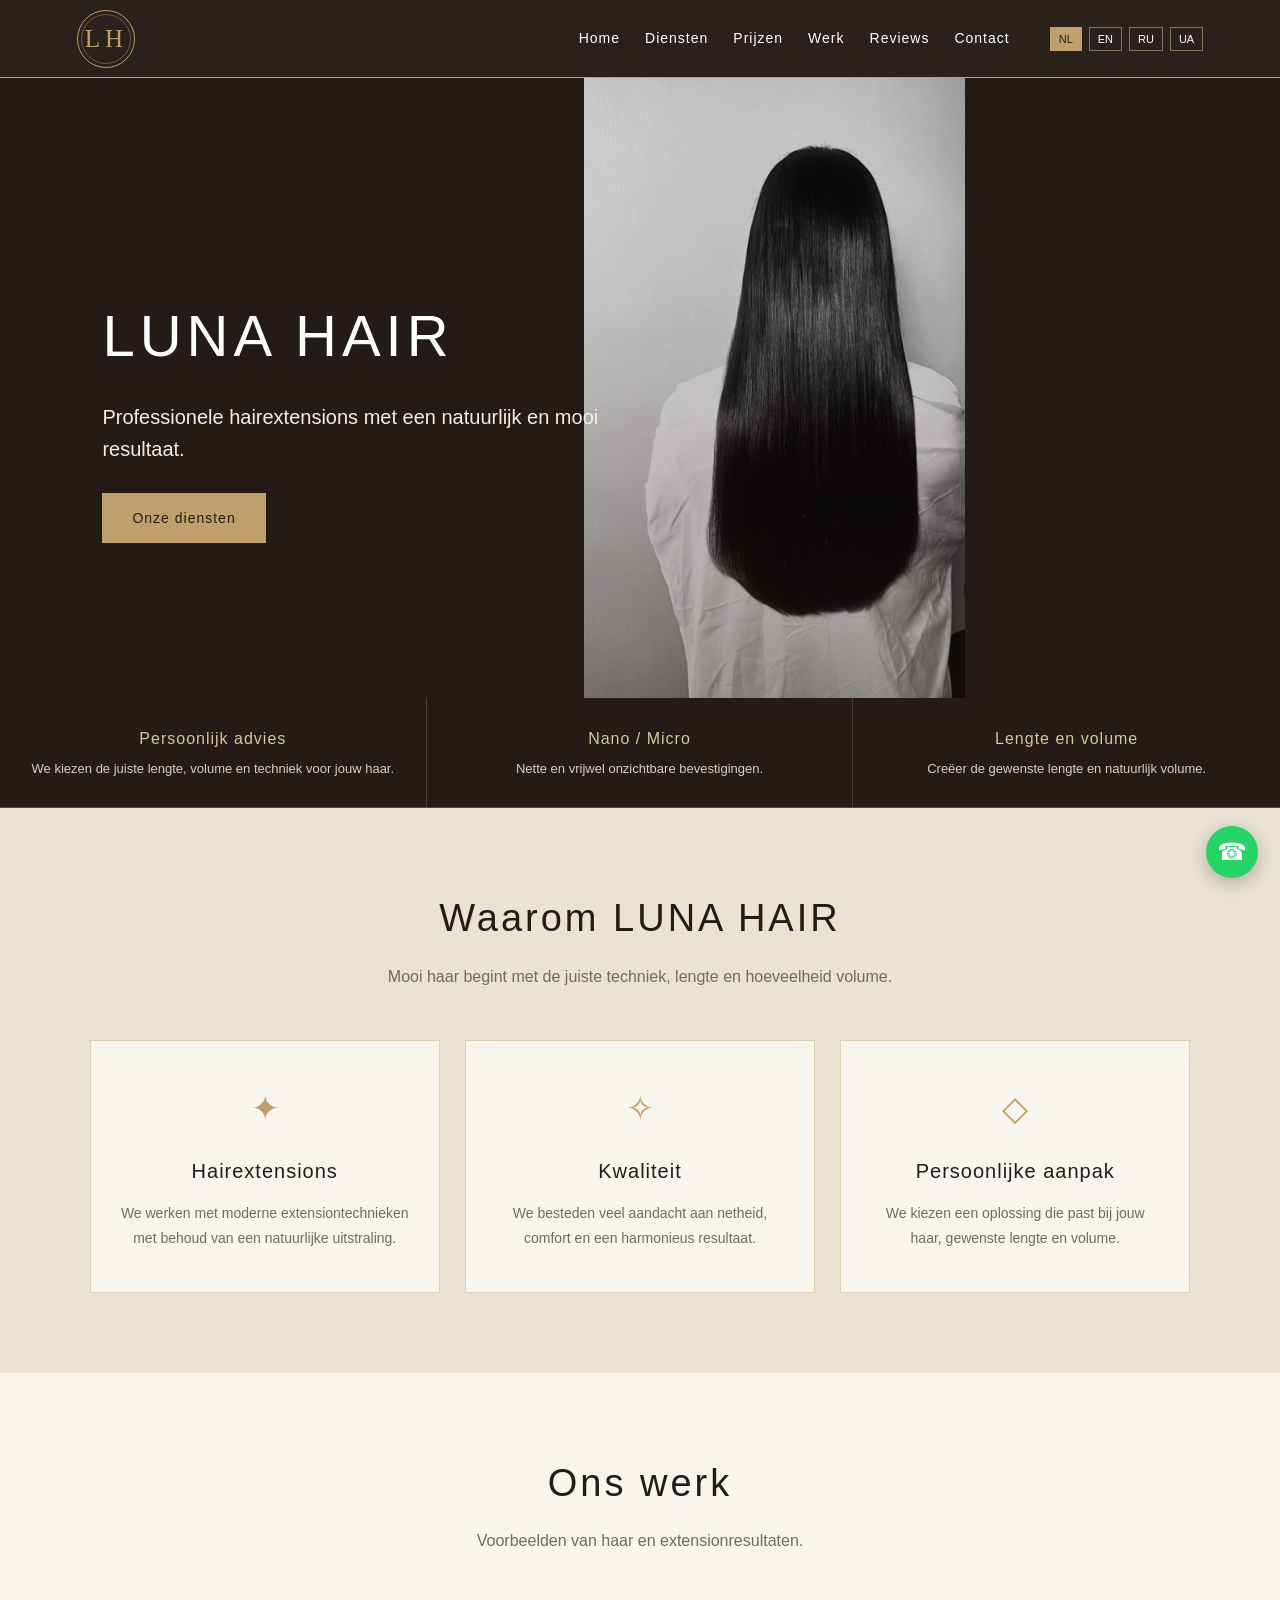
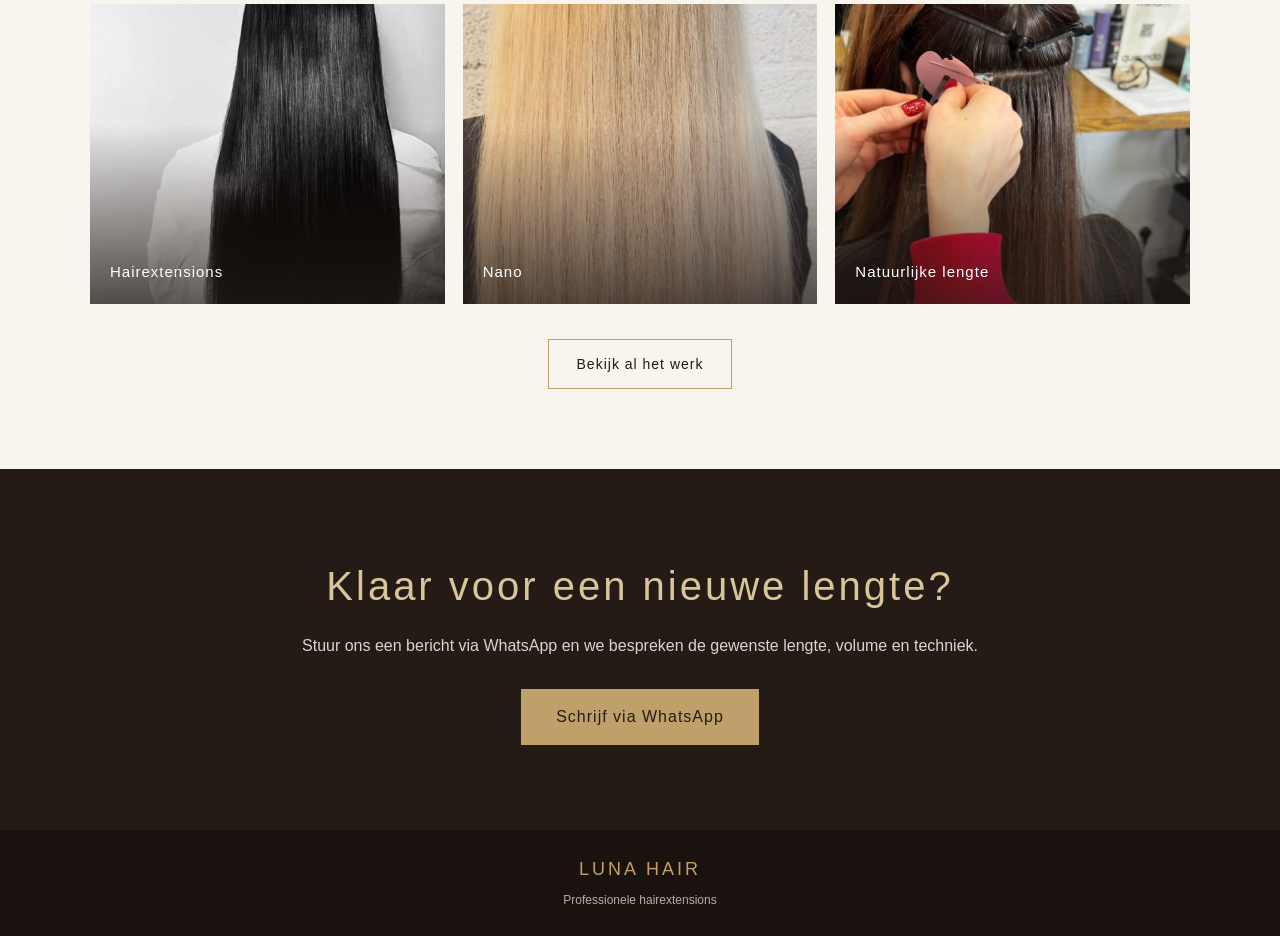
==== index.html @ 8e42e95f "Add green hover effect to WhatsApp buttons" ====
<!DOCTYPE html>
<html lang="nl">
<head>
    <meta charset="UTF-8">
    <meta name="viewport" content="width=device-width, initial-scale=1.0">

    <title>LUNA HAIR — Hairextensions in Nederland</title>
    <meta name="description" content="LUNA HAIR biedt professionele hairextensions, natuurlijke resultaten, persoonlijk advies en verschillende technieken. Bekijk onze diensten en prijzen.">
    <meta name="robots" content="index,follow">
    <link rel="canonical" href="https://lunahair-extension.nl/">
    <meta property="og:title" content="LUNA HAIR — Hairextensions in Nederland">
    <meta property="og:description" content="LUNA HAIR biedt professionele hairextensions, natuurlijke resultaten, persoonlijk advies en verschillende technieken. Bekijk onze diensten en prijzen.">
    <meta property="og:url" content="https://lunahair-extension.nl/">
    <meta property="og:type" content="website">


    <style>
        :root {
            --cream: #EAE2D5;
            --cream-light: #F8F5EF;
            --brown: #241B17;
            --brown-soft: #332722;
            --gold: #BFA06A;
            --gold-light: #D8C59A;
            --text: #29211D;
            --muted: #746960;
            --white: #FFFFFF;
        }

        * {
            margin: 0;
            padding: 0;
            box-sizing: border-box;
        }

        html {
            scroll-behavior: smooth;
        }

        body {
            font-family: Arial, Helvetica, sans-serif;
            background: var(--cream);
            color: var(--text);
            line-height: 1.6;
        }

        /* ================= HEADER ================= */

        header {
            position: fixed;
            top: 0;
            left: 0;
            width: 100%;
            height: 78px;
            background: rgba(36, 27, 23, 0.97);
            border-bottom: 1px solid var(--gold);
            display: flex;
            align-items: center;
            justify-content: space-between;
            padding: 0 6%;
            z-index: 1000;
        }

        .lh-logo{width:58px;height:58px;border:1px solid var(--gold);border-radius:50%;display:flex!important;align-items:center;justify-content:center;gap:1px;color:var(--gold)!important;font-family:Georgia,serif;font-size:22px;letter-spacing:-2px;line-height:1;text-decoration:none}.lh-logo:before{content:"";position:absolute;width:48px;height:48px;border:1px solid rgba(191,160,106,.45);border-radius:50%}.lh-logo span{position:relative;z-index:1}.lh-logo span+span{margin-left:0}

.logo {
            color: var(--gold-light);
            font-size: 25px;
            letter-spacing: 4px;
            font-weight: 500;
            text-decoration: none;
            white-space: nowrap;
        }

        nav {
            display: flex;
            align-items: center;
            gap: 25px;
        }

        nav a {
            color: var(--white);
            text-decoration: none;
            font-size: 14px;
            letter-spacing: 1px;
            transition: 0.3s;
        }

        nav a:hover {
            color: var(--gold-light);
        }

        .languages {
            display: flex;
            gap: 7px;
            margin-left: 15px;
        }

        .lang-btn {
            background: transparent;
            border: 1px solid rgba(216, 197, 154, 0.5);
            color: var(--white);
            padding: 5px 8px;
            cursor: pointer;
            font-size: 11px;
            transition: 0.3s;
        }

        .lang-btn:hover,
        .lang-btn.active {
            background: var(--gold);
            color: var(--brown);
            border-color: var(--gold);
        }

        .menu-btn {
            display: none;
            background: none;
            border: none;
            color: var(--gold-light);
            font-size: 30px;
            cursor: pointer;
        }

        /* ================= HERO ================= */

        .hero {
            position: relative;
            height: 620px;
            overflow: hidden;
            margin-top: 78px;
            background: var(--brown);
            display: flex;
            align-items: center;
            justify-content: center;
        }

        .slider {
            width: 100%;
            height: 100%;
            position: relative;
            display: flex;
            align-items: center;
            justify-content: center;
        }

        .slide {
            position: absolute;
            inset: 0;
            opacity: 0;
            visibility: hidden;
            transition: opacity 1s ease, visibility 1s ease;

            display: flex;
            align-items: center;
            justify-content: center;

            background: var(--brown);
        }

        .slide.active {
            opacity: 1;
            visibility: visible;
        }

        .slide img {
            width: 100%;
            height: 100%;
            object-fit: contain;
            object-position: 65% center;
            transform: scale(1);
            transition: opacity 1s ease;
            background: var(--brown);
        }

        .slide.active img {
            transform: scale(1);
        }

        .hero::after {
            content: "";
            position: absolute;
            inset: 0;

            background:
                linear-gradient(
                    to bottom,
                    rgba(36, 27, 23, 0.10),
                    rgba(36, 27, 23, 0.40)
                );

            pointer-events: none;
        }

        .hero-content {
            position: absolute;
            z-index: 5;
            left: 8%;
            bottom: 155px;
            max-width: 650px;
            color: var(--white);
        }

        .hero-content h1 {
            font-size: 58px;
            font-weight: 400;
            letter-spacing: 5px;
            margin-bottom: 18px;
        }

        .hero-content p {
            font-size: 20px;
            color: #f3eee7;
            margin-bottom: 28px;
            max-width: 540px;
        }

        .hero-btn {
            display: inline-block;
            background: var(--gold);
            color: var(--brown);
            text-decoration: none;
            padding: 14px 30px;
            font-size: 14px;
            letter-spacing: 1px;
            transition: 0.3s;
        }

        .hero-btn:hover {
            background: var(--gold-light);
        }

        /* ================= BENEFITS ================= */

        .benefits {
            background: var(--brown);
            color: var(--white);
            display: grid;
            grid-template-columns: repeat(3, 1fr);
            border-bottom: 1px solid rgba(191, 160, 106, 0.35);
        }

        .benefit {
            text-align: center;
            padding: 28px 20px;
            border-right: 1px solid rgba(191, 160, 106, 0.25);
        }

        .benefit:last-child {
            border-right: none;
        }

        .benefit h3 {
            color: var(--gold-light);
            font-size: 16px;
            font-weight: 400;
            letter-spacing: 1px;
            margin-bottom: 7px;
        }

        .benefit p {
            color: #d8d0c8;
            font-size: 13px;
        }

        /* ================= MAIN ================= */

        .section {
            padding: 80px 7%;
        }

        .section-title {
            text-align: center;
            font-size: 38px;
            font-weight: 400;
            letter-spacing: 3px;
            color: var(--brown);
            margin-bottom: 15px;
        }

        .section-subtitle {
            text-align: center;
            color: var(--muted);
            max-width: 650px;
            margin: 0 auto 50px;
            font-size: 16px;
        }

        /* ================= CARDS ================= */

        .cards {
            display: grid;
            grid-template-columns: repeat(3, 1fr);
            gap: 25px;
        }

        .card {
            background: var(--cream-light);
            padding: 40px 30px;
            border: 1px solid rgba(191, 160, 106, 0.45);
            text-align: center;
            transition: 0.3s;
        }

        .card:hover {
            transform: translateY(-5px);
            border-color: var(--gold);
        }

        .card-icon {
            color: var(--gold);
            font-size: 34px;
            margin-bottom: 20px;
        }

        .card h3 {
            color: var(--brown);
            font-size: 20px;
            font-weight: 400;
            margin-bottom: 14px;
            letter-spacing: 1px;
        }

        .card p {
            color: var(--muted);
            font-size: 14px;
            line-height: 1.8;
        }

        /* ================= WORKS ================= */

        .works {
            background: var(--cream-light);
            padding: 80px 7%;
        }

        .works-grid {
            display: grid;
            grid-template-columns: repeat(3, 1fr);
            gap: 18px;
            max-width: 1100px;
            margin: 0 auto;
        }

        .work-item {
            height: 300px;
            overflow: hidden;
            position: relative;
            background: var(--brown);
        }

        .work-item img {
            width: 100%;
            height: 100%;
            object-fit: cover;
            object-position: center;
            transition: transform 0.6s ease;
        }

        .work-item:hover img {
            transform: scale(1.03);
        }

        .work-overlay {
            position: absolute;
            inset: 0;
            background: linear-gradient(
                to top,
                rgba(36, 27, 23, 0.72),
                transparent 60%
            );
            display: flex;
            align-items: flex-end;
            padding: 20px;
        }

        .work-overlay span {
            color: var(--white);
            font-size: 15px;
            letter-spacing: 1px;
        }

        .works-button-wrap {
            text-align: center;
            margin-top: 35px;
        }

        .works-button {
            display: inline-block;
            border: 1px solid var(--gold);
            color: var(--brown);
            text-decoration: none;
            padding: 13px 28px;
            font-size: 14px;
            letter-spacing: 1px;
            transition: 0.3s;
        }

        .works-button:hover {
            background: var(--gold);
            color: var(--brown);
        }

        /* ================= CTA ================= */

        .cta {
            background: var(--brown);
            color: var(--white);
            text-align: center;
            padding: 85px 20px;
        }

        .cta h2 {
            font-size: 40px;
            font-weight: 400;
            letter-spacing: 3px;
            color: var(--gold-light);
            margin-bottom: 15px;
        }

        .cta p {
            color: #ddd4cc;
            margin-bottom: 30px;
            font-size: 16px;
        }

        .cta-button {
            display: inline-block;
            background: var(--gold);
            color: var(--brown);
            text-decoration: none;
            padding: 15px 35px;
            letter-spacing: 1px;
            transition: 0.3s;
        }

        .cta-button:hover {
            background: var(--gold-light);
        }

        /* ================= FOOTER ================= */

        footer {
            background: #19120f;
            color: #b9afa6;
            text-align: center;
            padding: 25px 15px;
            font-size: 12px;
        }

        footer .footer-logo {
            color: var(--gold);
            font-size: 18px;
            letter-spacing: 3px;
            margin-bottom: 8px;
        }

        /* ================= WHATSAPP ================= */

        .whatsapp {
            position: fixed;
            right: 22px;
            bottom: 22px;
            width: 52px;
            height: 52px;
            border-radius: 50%;
            background: #25D366;
            color: white;
            display: flex;
            align-items: center;
            justify-content: center;
            text-decoration: none;
            font-size: 24px;
            z-index: 999;
            box-shadow: 0 5px 18px rgba(0,0,0,0.25);
        }

        /* ================= MOBILE ================= */

        @media (max-width: 900px) {

            nav {
                display: none;
                position: absolute;
                top: 78px;
                left: 0;
                width: 100%;
                background: var(--brown);
                flex-direction: column;
                align-items: stretch;
                padding: 20px 25px 25px;
                gap: 0;
                border-bottom: 1px solid var(--gold);
            }

            nav.active {
                display: flex;
            }

            nav a {
                padding: 13px 0;
                border-bottom: 1px solid rgba(216,197,154,0.15);
            }

            .languages {
                margin: 15px 0 0;
            }

            .menu-btn {
                display: block;
            }

            .hero-content h1 {
                font-size: 44px;
            }

            .cards {
                grid-template-columns: 1fr;
            }

            .works-grid {
                grid-template-columns: 1fr 1fr;
            }
        }

        @media (max-width: 600px) {

            header {
                height: 70px;
                padding: 0 20px;
            }

            .logo {
                font-size: 21px;
                letter-spacing: 3px;
            }

            nav {
                top: 70px;
            }

            .hero {
                margin-top: 70px;
                height: 430px;
            }

            .slide img {
                width: 100%;
                height: 100%;
                object-fit: contain;
                object-position: center center;
                transform: scale(1);
            }

            .slide.active img {
                transform: scale(1);
            }

            .hero-content {
                left: 25px;
                right: 25px;
                bottom: 40px;
            }

            .hero-content h1 {
                font-size: 34px;
                letter-spacing: 3px;
                margin-bottom: 12px;
            }

            .hero-content p {
                font-size: 15px;
                margin-bottom: 20px;
            }

            .benefits {
                grid-template-columns: 1fr;
            }

            .benefit {
                border-right: none;
                border-bottom: 1px solid rgba(191, 160, 106, 0.25);
                padding: 22px 15px;
            }

            .benefit:last-child {
                border-bottom: none;
            }

            .section,
            .works {
                padding: 60px 20px;
            }

            .section-title {
                font-size: 30px;
            }

            .section-subtitle {
                font-size: 14px;
                margin-bottom: 35px;
            }

            .cards {
                gap: 18px;
            }

            .card {
                padding: 30px 22px;
            }

            .works-grid {
                grid-template-columns: 1fr;
            }

            .work-item {
                height: 280px;
            }

            .cta {
                padding: 65px 20px;
            }

            .cta h2 {
                font-size: 30px;
            }

            .whatsapp {
                width: 48px;
                height: 48px;
                right: 15px;
                bottom: 15px;
            }
        }
    
/* WHATSAPP HOVER */
.whatsapp:hover,.btn-whatsapp:hover,.whatsapp-link:hover,.contact-whatsapp:hover{background:#25D366!important;border-color:#25D366!important;color:#fff!important}
</style>

<script type="application/ld+json">
{
  "@context": "https://schema.org",
  "@type": "HairSalon",
  "name": "LUNA HAIR",
  "url": "https://lunahair-extension.nl/",
  "telephone": "+31614664933",
  "description": "Professionele hairextensions met persoonlijk advies en verschillende technieken.",
  "areaServed": "Nederland"
}
</script>
</head>

<body>

<header>

    <a href="index.html" class="logo lh-logo" aria-label="LUNA HAIR"><span>L</span><span>H</span></a>

    <button class="menu-btn" onclick="toggleMenu()">
        ☰
    </button>

    <nav id="mainNav">

        <a href="index.html" data-i18n="nav.home">
            Главная
        </a>

        <a href="services.html" data-i18n="nav.services">
            Услуги
        </a>

        <a href="prices.html" data-i18n="nav.prices">
            Цены
        </a>

        <a href="works.html" data-i18n="nav.works">
            Работы
        </a>

        <a href="reviews.html" data-i18n="nav.reviews">
            Отзывы
        </a>

        <a href="contact.html" data-i18n="nav.contact">
            Контакты
        </a>

        <div class="languages">

            <button
                class="lang-btn"
                data-lang="nl"
                onclick="setLanguage('nl')"
            >
                NL
            </button>

            <button
                class="lang-btn"
                data-lang="en"
                onclick="setLanguage('en')"
            >
                EN
            </button>

            <button
                class="lang-btn"
                data-lang="ru"
                onclick="setLanguage('ru')"
            >
                RU
            </button>

            <button
                class="lang-btn"
                data-lang="ua"
                onclick="setLanguage('ua')"
            >
                UA
            </button>

        </div>

    </nav>

</header>


<!-- ================= HERO ================= -->

<section class="hero">

    <div class="slider">

        <div class="slide active">

            <img
                src="./8.jpeg"
                alt="Hair extensions"
            >

        </div>

        <div class="slide">

            <img
                src="./6.jpeg"
                alt="Nano hair extensions"
            >

        </div>

        <div class="slide">

            <img
                src="./3.jpeg"
                alt="Hair extension capsules"
            >

        </div>

    </div>


    <div class="hero-content">

        <h1 data-i18n="hero.title">
            LUNA HAIR
        </h1>

        <p data-i18n="hero.text">
            Профессиональное наращивание волос
            с естественным и красивым результатом.
        </p>

        <a
            href="services.html"
            class="hero-btn"
            data-i18n="hero.button"
        >
            Наши услуги
        </a>

    </div>

</section>


<!-- ================= BENEFITS ================= -->

<section class="benefits">

    <div class="benefit">

        <h3 data-i18n="benefit.one.title">
            Индивидуальный подбор
        </h3>

        <p data-i18n="benefit.one.text">
            Подбираем длину, объём и технику под ваши волосы.
        </p>

    </div>


    <div class="benefit">

        <h3 data-i18n="benefit.two.title">
            Nano / Micro
        </h3>

        <p data-i18n="benefit.two.text">
            Аккуратные и практически незаметные крепления.
        </p>

    </div>


    <div class="benefit">

        <h3 data-i18n="benefit.three.title">
            Длина и объём
        </h3>

        <p data-i18n="benefit.three.text">
            Создаём желаемую длину и естественный объём.
        </p>

    </div>

</section>


<!-- ================= MAIN ================= -->

<section class="section">

    <h2
        class="section-title"
        data-i18n="main.title"
    >
        Почему LUNA HAIR
    </h2>

    <p
        class="section-subtitle"
        data-i18n="main.subtitle"
    >
        Красивые волосы начинаются с правильного
        подбора техники, длины и объёма.
    </p>


    <div class="cards">

        <div class="card">

            <div class="card-icon">
                ✦
            </div>

            <h3 data-i18n="card.one.title">
                Наращивание
            </h3>

            <p data-i18n="card.one.text">
                Работаем с современными техниками
                наращивания волос, сохраняя естественный
                внешний вид.
            </p>

        </div>


        <div class="card">

            <div class="card-icon">
                ✧
            </div>

            <h3 data-i18n="card.two.title">
                Качество
            </h3>

            <p data-i18n="card.two.text">
                Важное внимание уделяется аккуратности,
                комфорту и гармоничному результату.
            </p>

        </div>


        <div class="card">

            <div class="card-icon">
                ◇
            </div>

            <h3 data-i18n="card.three.title">
                Индивидуальный подход
            </h3>

            <p data-i18n="card.three.text">
                Подбираем решение с учётом ваших волос,
                желаемой длины и необходимого объёма.
            </p>

        </div>

    </div>

</section>


<!-- ================= WORKS ================= -->

<section class="works">

    <h2
        class="section-title"
        data-i18n="works.title"
    >
        Наши работы
    </h2>

    <p
        class="section-subtitle"
        data-i18n="works.subtitle"
    >
        Примеры волос и результата наращивания.
    </p>


    <div class="works-grid">

        <div class="work-item">

            <img
                src="./8.jpeg"
                alt="Hair extensions"
            >

            <div class="work-overlay">

                <span data-i18n="works.item1">
                    Наращивание волос
                </span>

            </div>

        </div>


        <div class="work-item">

            <img
                src="./5.jpeg"
                alt="Nano hair extensions"
            >

            <div class="work-overlay">

                <span data-i18n="works.item2">
                    Nano
                </span>

            </div>

        </div>


        <div class="work-item">

            <img
                src="./3.jpeg"
                alt="Hair extension"
            >

            <div class="work-overlay">

                <span data-i18n="works.item3">
                    Естественная длина
                </span>

            </div>

        </div>

    </div>


    <div class="works-button-wrap">

        <a
            href="works.html"
            class="works-button"
            data-i18n="works.button"
        >
            Смотреть все работы
        </a>

    </div>

</section>


<!-- ================= CTA ================= -->

<section class="cta">

    <h2 data-i18n="cta.title">
        Готовы к новой длине?
    </h2>

    <p data-i18n="cta.text">
        Напишите нам в WhatsApp и мы обсудим
        желаемую длину, объём и технику.
    </p>

    <a
        href="https://wa.me/31614664933"
        target="_blank"
        class="cta-button"
        data-i18n="cta.button"
    >
        Написать в WhatsApp
    </a>

</section>


<!-- ================= FOOTER ================= -->

<footer>

    <div class="footer-logo">
        LUNA HAIR
    </div>

    <div data-i18n="footer">
        Профессиональное наращивание волос
    </div>

</footer>


<!-- ================= WHATSAPP ================= -->

<a
    href="https://wa.me/31614664933"
    target="_blank"
    class="whatsapp"
    aria-label="WhatsApp"
>
    ☎
</a>


<script>

    /* ================= MENU ================= */

    function toggleMenu(){

        document
            .getElementById("mainNav")
            .classList.toggle("active");

    }


    /* ================= SLIDER ================= */

    const slides = document.querySelectorAll(".slide");

    let currentSlide = 0;

    setInterval(function(){

        if(slides.length === 0){
            return;
        }

        slides[currentSlide].classList.remove("active");

        currentSlide++;

        if(currentSlide >= slides.length){
            currentSlide = 0;
        }

        slides[currentSlide].classList.add("active");

    }, 4500);


    /* ================= TRANSLATIONS ================= */

    const translations = {

        ru: {

            "nav.home": "Главная",
            "nav.services": "Услуги",
            "nav.prices": "Цены",
            "nav.works": "Работы",
            "nav.reviews": "Отзывы",
            "nav.contact": "Контакты",

            "hero.title": "LUNA HAIR",

            "hero.text":
                "Профессиональное наращивание волос с естественным и красивым результатом.",

            "hero.button":
                "Наши услуги",

            "benefit.one.title":
                "Индивидуальный подбор",

            "benefit.one.text":
                "Подбираем длину, объём и технику под ваши волосы.",

            "benefit.two.title":
                "Nano / Micro",

            "benefit.two.text":
                "Аккуратные и практически незаметные крепления.",

            "benefit.three.title":
                "Длина и объём",

            "benefit.three.text":
                "Создаём желаемую длину и естественный объём.",

            "main.title":
                "Почему LUNA HAIR",

            "main.subtitle":
                "Красивые волосы начинаются с правильного подбора техники, длины и объёма.",

            "card.one.title":
                "Наращивание",

            "card.one.text":
                "Работаем с современными техниками наращивания волос, сохраняя естественный внешний вид.",

            "card.two.title":
                "Качество",

            "card.two.text":
                "Важное внимание уделяется аккуратности, комфорту и гармоничному результату.",

            "card.three.title":
                "Индивидуальный подход",

            "card.three.text":
                "Подбираем решение с учётом ваших волос, желаемой длины и необходимого объёма.",

            "works.title":
                "Наши работы",

            "works.subtitle":
                "Примеры волос и результата наращивания.",

            "works.item1":
                "Наращивание волос",

            "works.item2":
                "Nano",

            "works.item3":
                "Естественная длина",

            "works.button":
                "Смотреть все работы",

            "cta.title":
                "Готовы к новой длине?",

            "cta.text":
                "Напишите нам в WhatsApp и мы обсудим желаемую длину, объём и технику.",

            "cta.button":
                "Написать в WhatsApp",

            "footer":
                "Профессиональное наращивание волос"

        },


        nl: {

            "nav.home": "Home",
            "nav.services": "Diensten",
            "nav.prices": "Prijzen",
            "nav.works": "Werk",
            "nav.reviews": "Reviews",
            "nav.contact": "Contact",

            "hero.title": "LUNA HAIR",

            "hero.text":
                "Professionele hairextensions met een natuurlijk en mooi resultaat.",

            "hero.button":
                "Onze diensten",

            "benefit.one.title":
                "Persoonlijk advies",

            "benefit.one.text":
                "We kiezen de juiste lengte, volume en techniek voor jouw haar.",

            "benefit.two.title":
                "Nano / Micro",

            "benefit.two.text":
                "Nette en vrijwel onzichtbare bevestigingen.",

            "benefit.three.title":
                "Lengte en volume",

            "benefit.three.text":
                "Creëer de gewenste lengte en natuurlijk volume.",

            "main.title":
                "Waarom LUNA HAIR",

            "main.subtitle":
                "Mooi haar begint met de juiste techniek, lengte en hoeveelheid volume.",

            "card.one.title":
                "Hairextensions",

            "card.one.text":
                "We werken met moderne extensiontechnieken met behoud van een natuurlijke uitstraling.",

            "card.two.title":
                "Kwaliteit",

            "card.two.text":
                "We besteden veel aandacht aan netheid, comfort en een harmonieus resultaat.",

            "card.three.title":
                "Persoonlijke aanpak",

            "card.three.text":
                "We kiezen een oplossing die past bij jouw haar, gewenste lengte en volume.",

            "works.title":
                "Ons werk",

            "works.subtitle":
                "Voorbeelden van haar en extensionresultaten.",

            "works.item1":
                "Hairextensions",

            "works.item2":
                "Nano",

            "works.item3":
                "Natuurlijke lengte",

            "works.button":
                "Bekijk al het werk",

            "cta.title":
                "Klaar voor een nieuwe lengte?",

            "cta.text":
                "Stuur ons een bericht via WhatsApp en we bespreken de gewenste lengte, volume en techniek.",

            "cta.button":
                "Schrijf via WhatsApp",

            "footer":
                "Professionele hairextensions"

        },


        en: {

            "nav.home": "Home",
            "nav.services": "Services",
            "nav.prices": "Prices",
            "nav.works": "Our Work",
            "nav.reviews": "Reviews",
            "nav.contact": "Contact",

            "hero.title": "LUNA HAIR",

            "hero.text":
                "Professional hair extensions with a natural and beautiful result.",

            "hero.button":
                "Our services",

            "benefit.one.title":
                "Personal selection",

            "benefit.one.text":
                "We choose the right length, volume and technique for your hair.",

            "benefit.two.title":
                "Nano / Micro",

            "benefit.two.text":
                "Neat and almost invisible attachments.",

            "benefit.three.title":
                "Length & volume",

            "benefit.three.text":
                "Create the desired length and natural volume.",

            "main.title":
                "Why LUNA HAIR",

            "main.subtitle":
                "Beautiful hair starts with the right technique, length and volume.",

            "card.one.title":
                "Hair extensions",

            "card.one.text":
                "We work with modern extension techniques while maintaining a natural look.",

            "card.two.title":
                "Quality",

            "card.two.text":
                "We focus on neatness, comfort and a harmonious result.",

            "card.three.title":
                "Personal approach",

            "card.three.text":
                "We choose a solution based on your hair, desired length and volume.",

            "works.title":
                "Our Work",

            "works.subtitle":
                "Examples of hair and extension results.",

            "works.item1":
                "Hair extensions",

            "works.item2":
                "Nano",

            "works.item3":
                "Natural length",

            "works.button":
                "View all work",

            "cta.title":
                "Ready for a new length?",

            "cta.text":
                "Message us on WhatsApp and we can discuss your desired length, volume and technique.",

            "cta.button":
                "Message on WhatsApp",

            "footer":
                "Professional hair extensions"

        },


        ua: {

            "nav.home": "Головна",
            "nav.services": "Послуги",
            "nav.prices": "Ціни",
            "nav.works": "Роботи",
            "nav.reviews": "Відгуки",
            "nav.contact": "Контакти",

            "hero.title": "LUNA HAIR",

            "hero.text":
                "Професійне нарощування волосся з природним та красивим результатом.",

            "hero.button":
                "Наші послуги",

            "benefit.one.title":
                "Індивідуальний підбір",

            "benefit.one.text":
                "Підбираємо довжину, об'єм і техніку саме для вашого волосся.",

            "benefit.two.title":
                "Nano / Micro",

            "benefit.two.text":
                "Акуратні та практично непомітні кріплення.",

            "benefit.three.title":
                "Довжина та об'єм",

            "benefit.three.text":
                "Створюємо бажану довжину та природний об'єм.",

            "main.title":
                "Чому LUNA HAIR",

            "main.subtitle":
                "Красиве волосся починається з правильного підбору техніки, довжини та об'єму.",

            "card.one.title":
                "Нарощування",

            "card.one.text":
                "Працюємо із сучасними техніками нарощування волосся, зберігаючи природний вигляд.",

            "card.two.title":
                "Якість",

            "card.two.text":
                "Велику увагу приділяємо акуратності, комфорту та гармонійному результату.",

            "card.three.title":
                "Індивідуальний підхід",

            "card.three.text":
                "Підбираємо рішення відповідно до вашого волосся, бажаної довжини та об'єму.",

            "works.title":
                "Наші роботи",

            "works.subtitle":
                "Приклади волосся та результатів нарощування.",

            "works.item1":
                "Нарощування волосся",

            "works.item2":
                "Nano",

            "works.item3":
                "Природна довжина",

            "works.button":
                "Дивитися всі роботи",

            "cta.title":
                "Готові до нової довжини?",

            "cta.text":
                "Напишіть нам у WhatsApp і ми обговоримо бажану довжину, об'єм та техніку.",

            "cta.button":
                "Написати у WhatsApp",

            "footer":
                "Професійне нарощування волосся"

        }

    };


    /* ================= LANGUAGE ================= */

    function setLanguage(lang){

        if(!translations[lang]){
            lang = "nl";
        }

        const languageData = translations[lang];

        document.documentElement.lang = lang;

        document.querySelectorAll("[data-i18n]").forEach(function(element){

            const key = element.getAttribute("data-i18n");

            if(
                Object.prototype.hasOwnProperty.call(
                    languageData,
                    key
                )
            ){
                element.textContent = languageData[key];
            }

        });

        document.querySelectorAll(".lang-btn").forEach(function(button){

            button.classList.remove("active");

            if(button.dataset.lang === lang){
                button.classList.add("active");
            }

        });

        try{

            localStorage.setItem(
                "lunaLanguage",
                lang
            );

        }catch(error){

            console.log("Language storage unavailable");

        }

    }


    /* ================= LOAD LANGUAGE ================= */

    document.addEventListener(
        "DOMContentLoaded",
        function(){

            let savedLanguage = "nl";

            try{

                const saved =
                    localStorage.getItem("lunaLanguage");

                if(
                    saved &&
                    Object.prototype.hasOwnProperty.call(
                        translations,
                        saved
                    )
                ){
                    savedLanguage = saved;
                }

            }catch(error){

                savedLanguage = "nl";

            }

            setLanguage(savedLanguage);

        }
    );

</script>

</body>
</html>
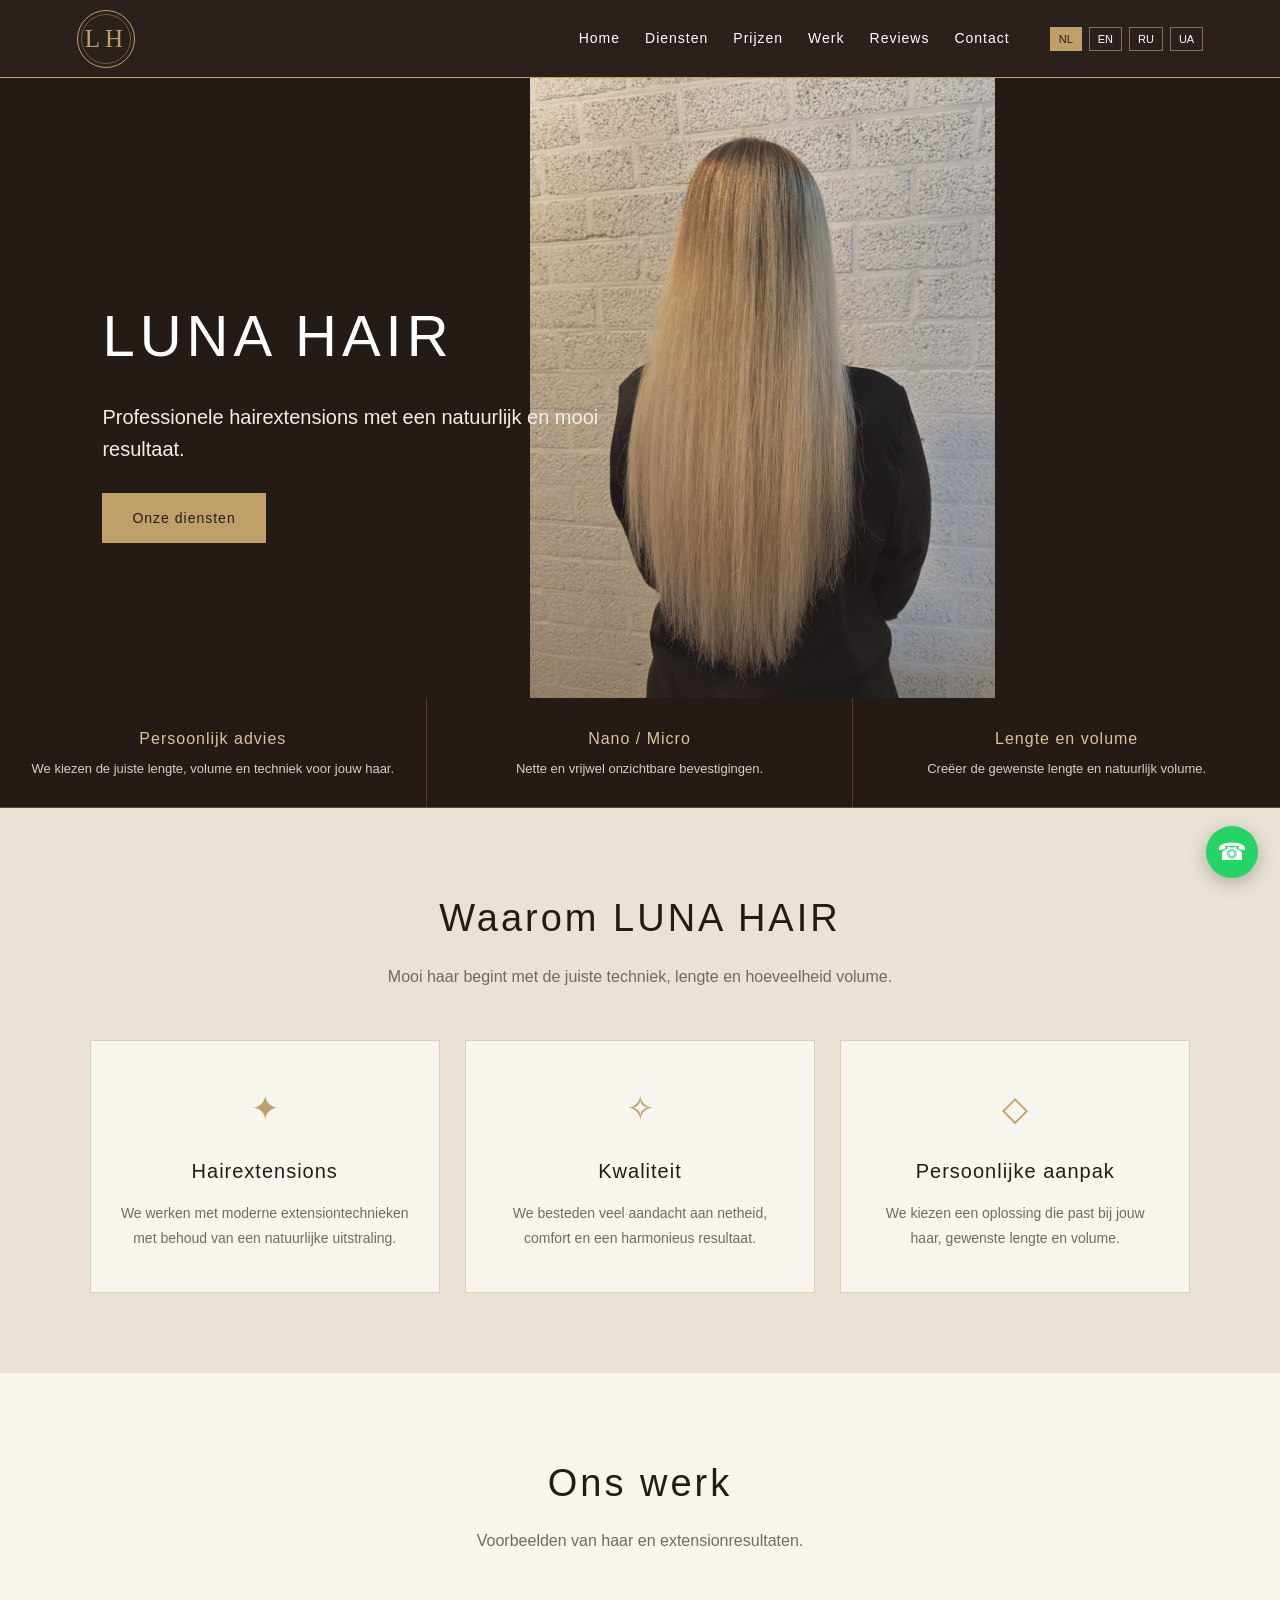
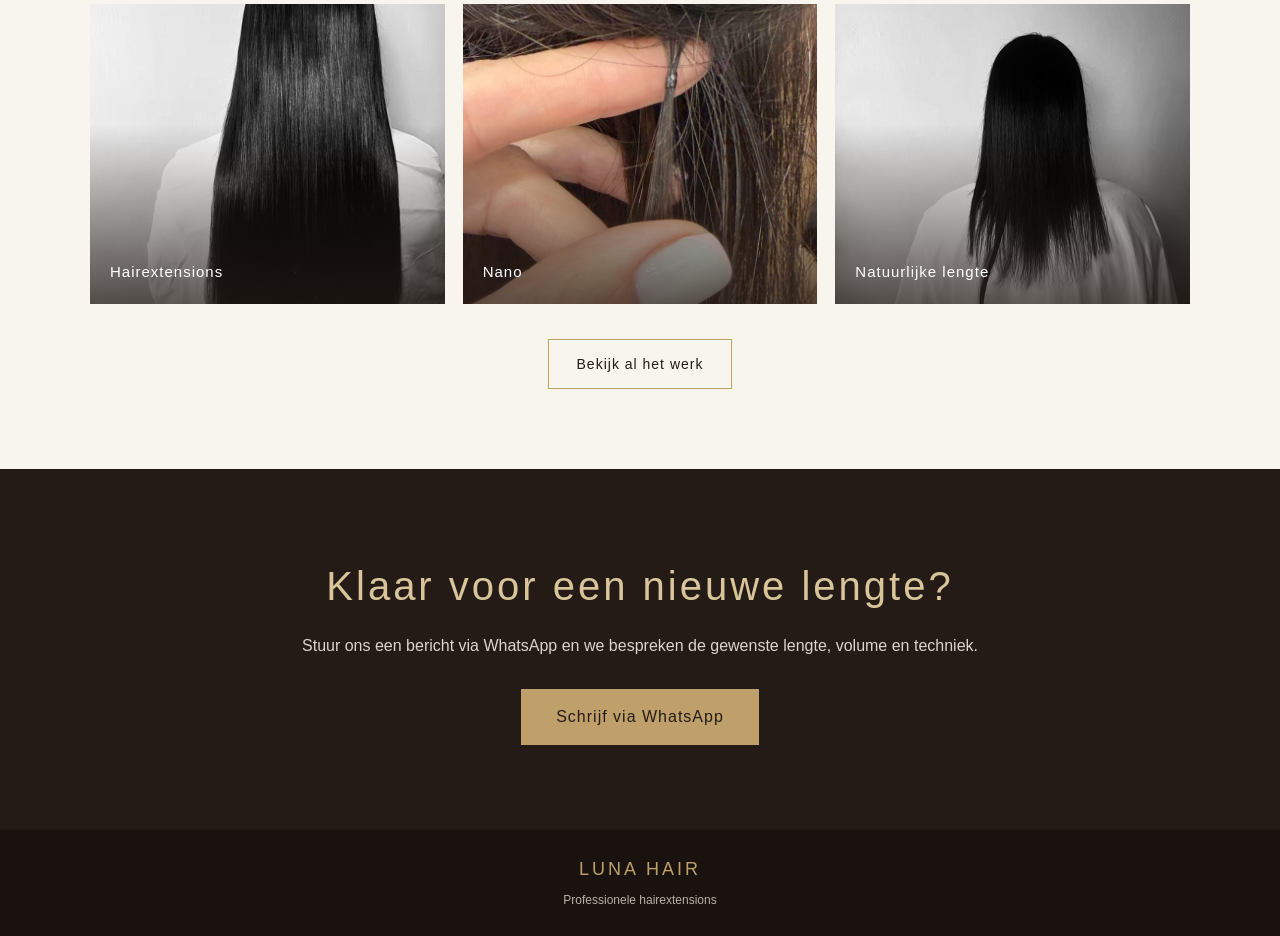
==== commit 34e8a39b: "Update homepage work photos to match section labels" ====
--- a/index.html
+++ b/index.html
@@ -635,6 +635,9 @@
     
 /* WHATSAPP HOVER */
 .whatsapp:hover,.btn-whatsapp:hover,.whatsapp-link:hover,.contact-whatsapp:hover{background:#25D366!important;border-color:#25D366!important;color:#fff!important}
+
+/* WHATSAPP HOVER */
+a[href*="wa.me"]:hover{background:#25D366!important;border-color:#25D366!important;color:#fff!important}
 </style>
 
 <script type="application/ld+json">
@@ -736,7 +739,7 @@
         <div class="slide active">
 
             <img
-                src="./8.jpeg"
+                src="./1.jpeg"
                 alt="Hair extensions"
             >
 
@@ -955,7 +958,7 @@
         <div class="work-item">
 
             <img
-                src="./5.jpeg"
+                src="./2.jpeg"
                 alt="Nano hair extensions"
             >
 
@@ -973,7 +976,7 @@
         <div class="work-item">
 
             <img
-                src="./3.jpeg"
+                src="./7.jpeg"
                 alt="Hair extension"
             >
 
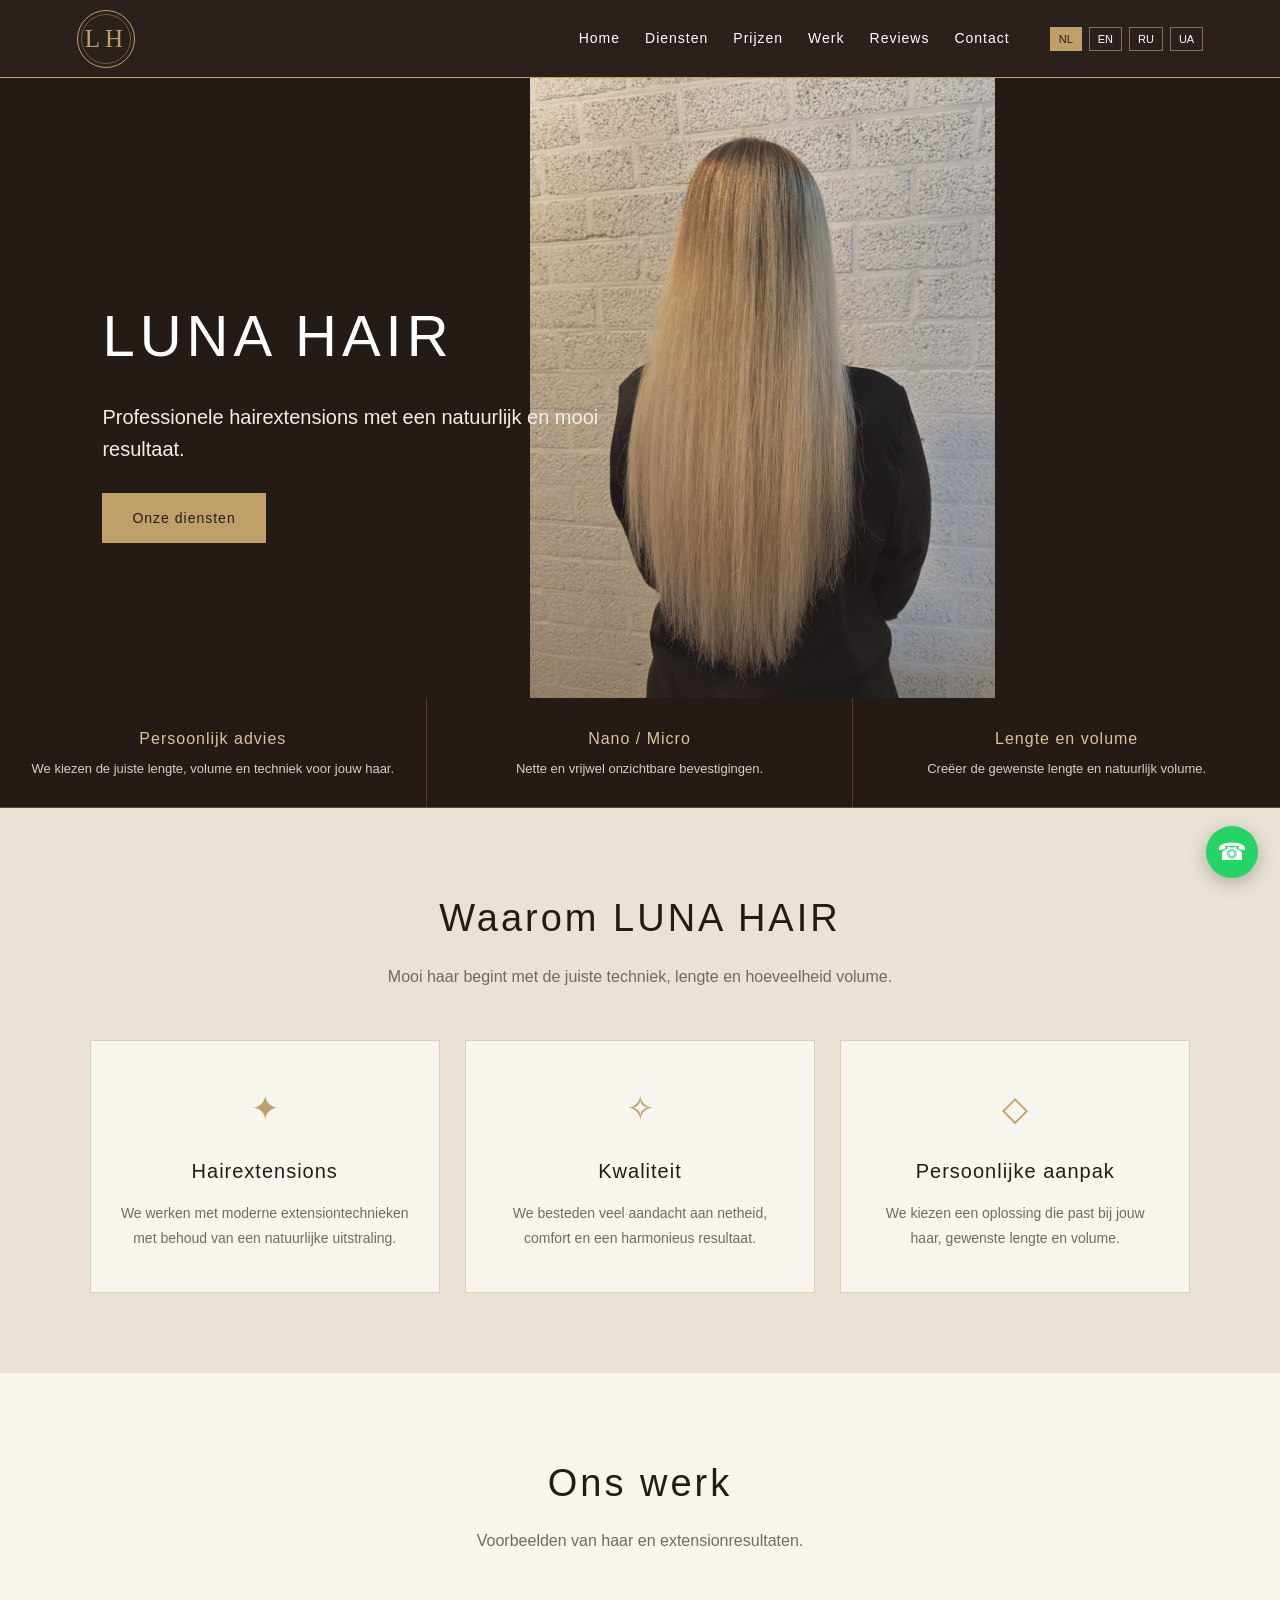
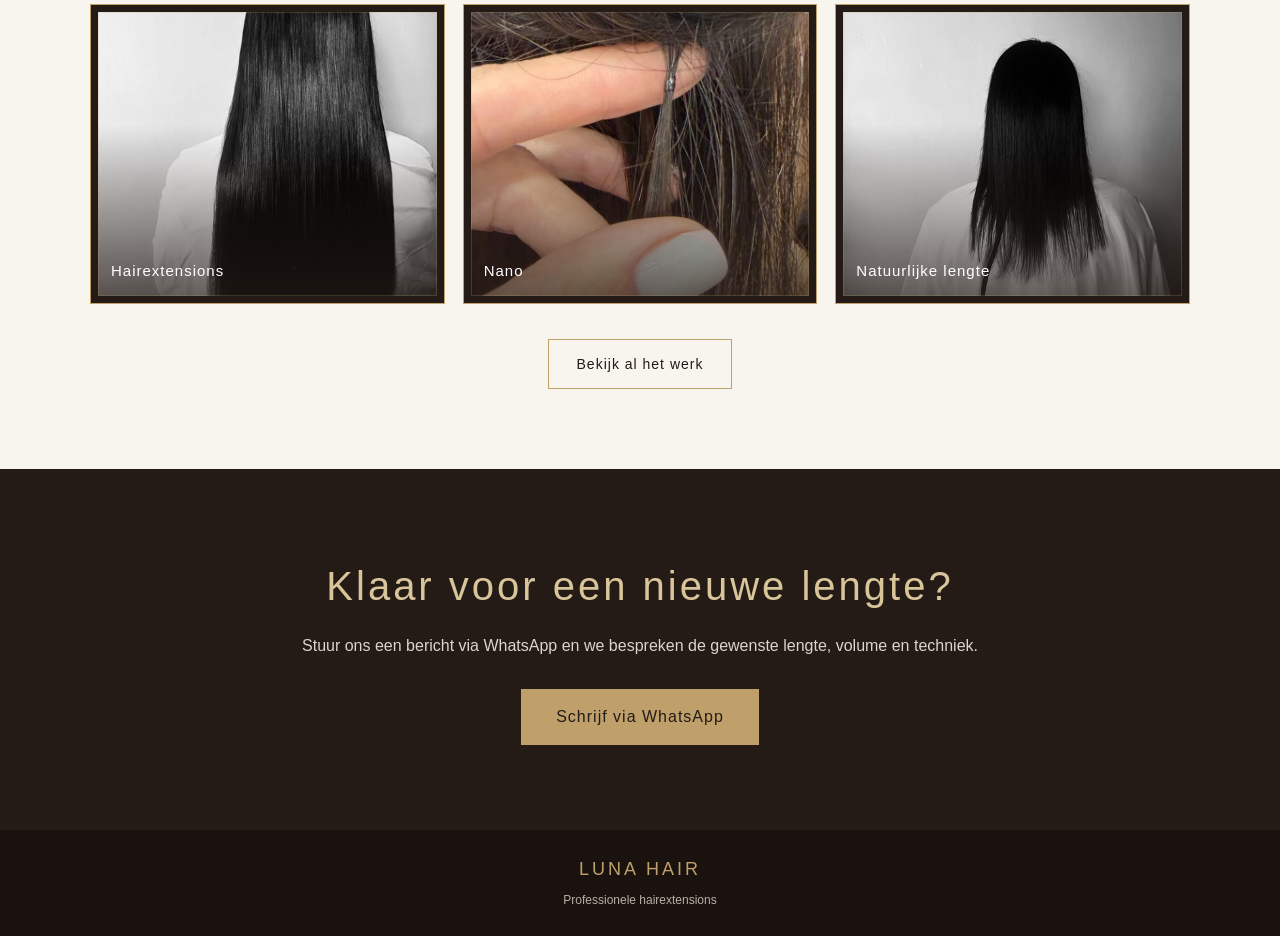
==== commit 9a4dd04b: "Add premium gold frames to homepage work photos" ====
--- a/index.html
+++ b/index.html
@@ -347,6 +347,24 @@
             overflow: hidden;
             position: relative;
             background: var(--brown);
+            border: 1px solid var(--gold);
+            padding: 7px;
+            transition: 0.35s;
+        }
+
+        .work-item::before {
+            content: "";
+            position: absolute;
+            inset: 7px;
+            border: 1px solid rgba(191, 160, 106, 0.22);
+            pointer-events: none;
+            z-index: 2;
+        }
+
+        .work-item:hover {
+            transform: translateY(-5px);
+            border-color: var(--gold-light);
+            box-shadow: 0 16px 32px rgba(36, 27, 23, 0.25);
         }
 
         .work-item img {
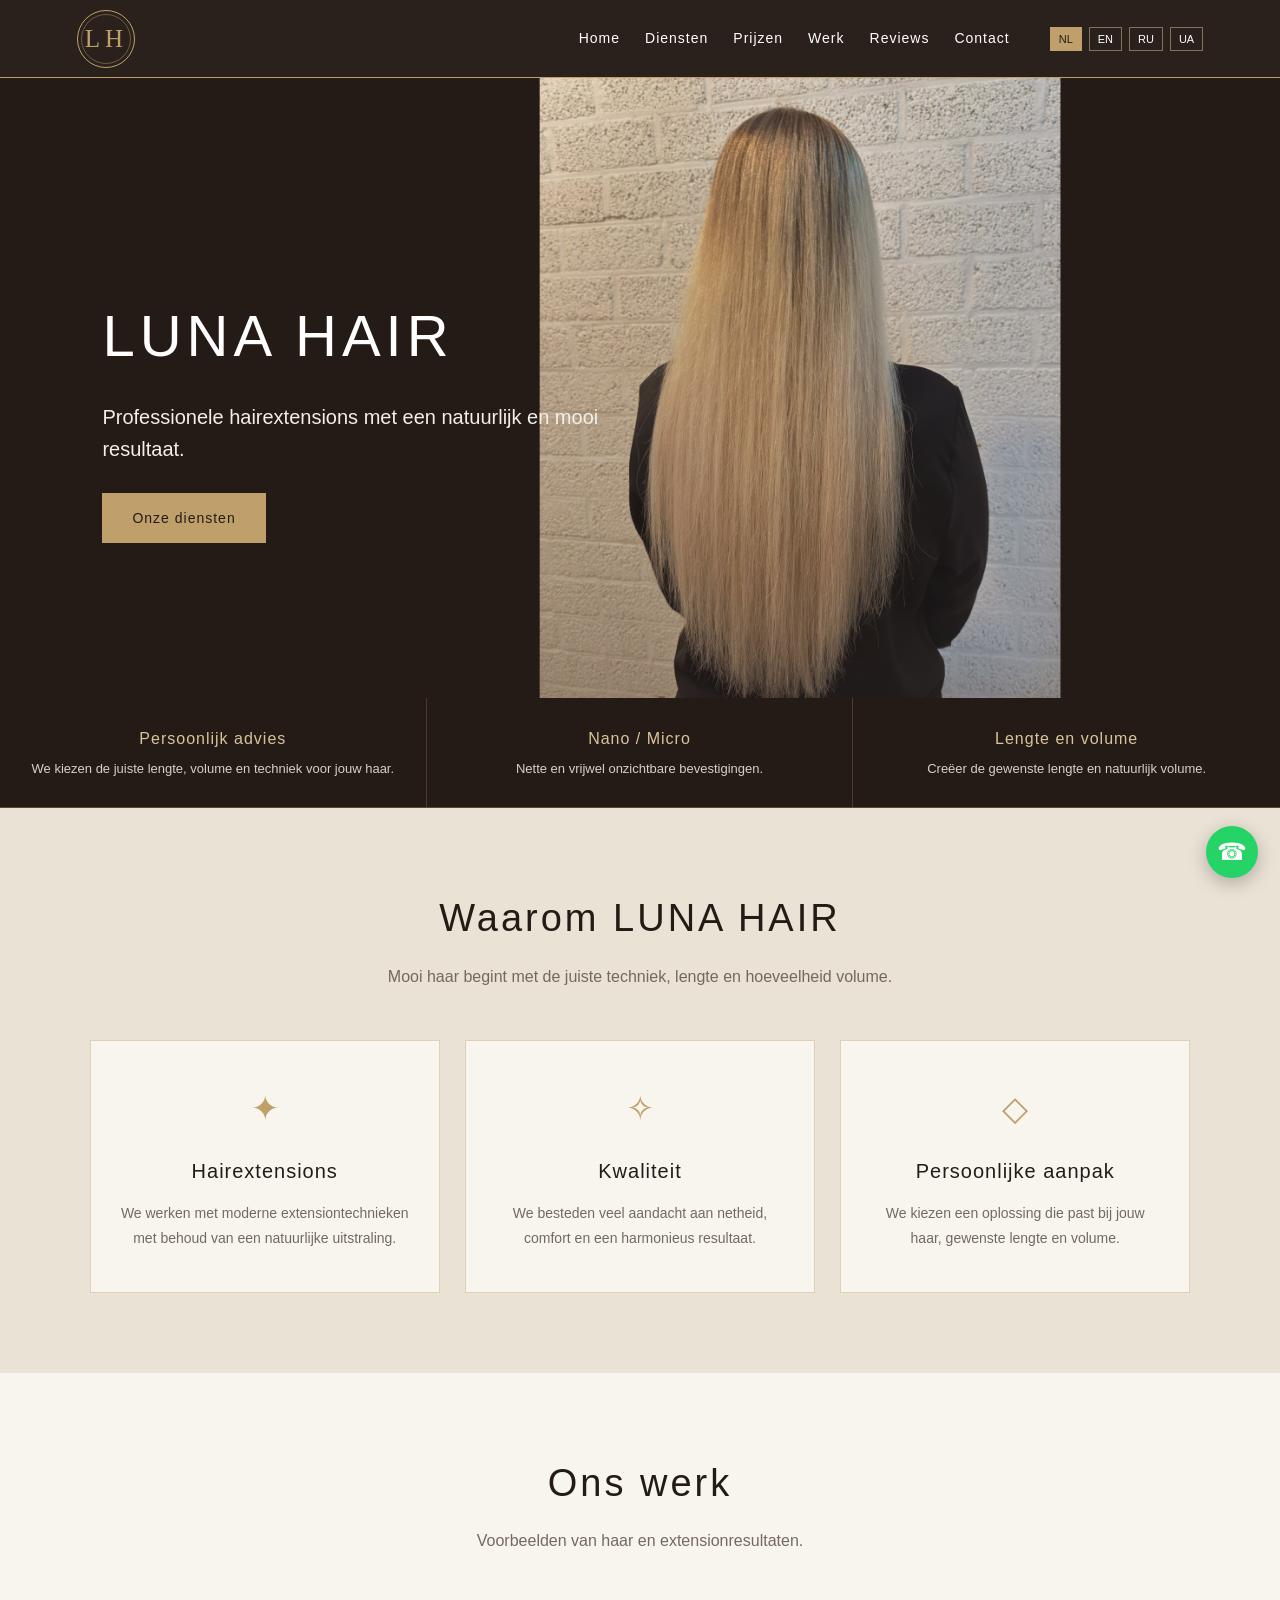
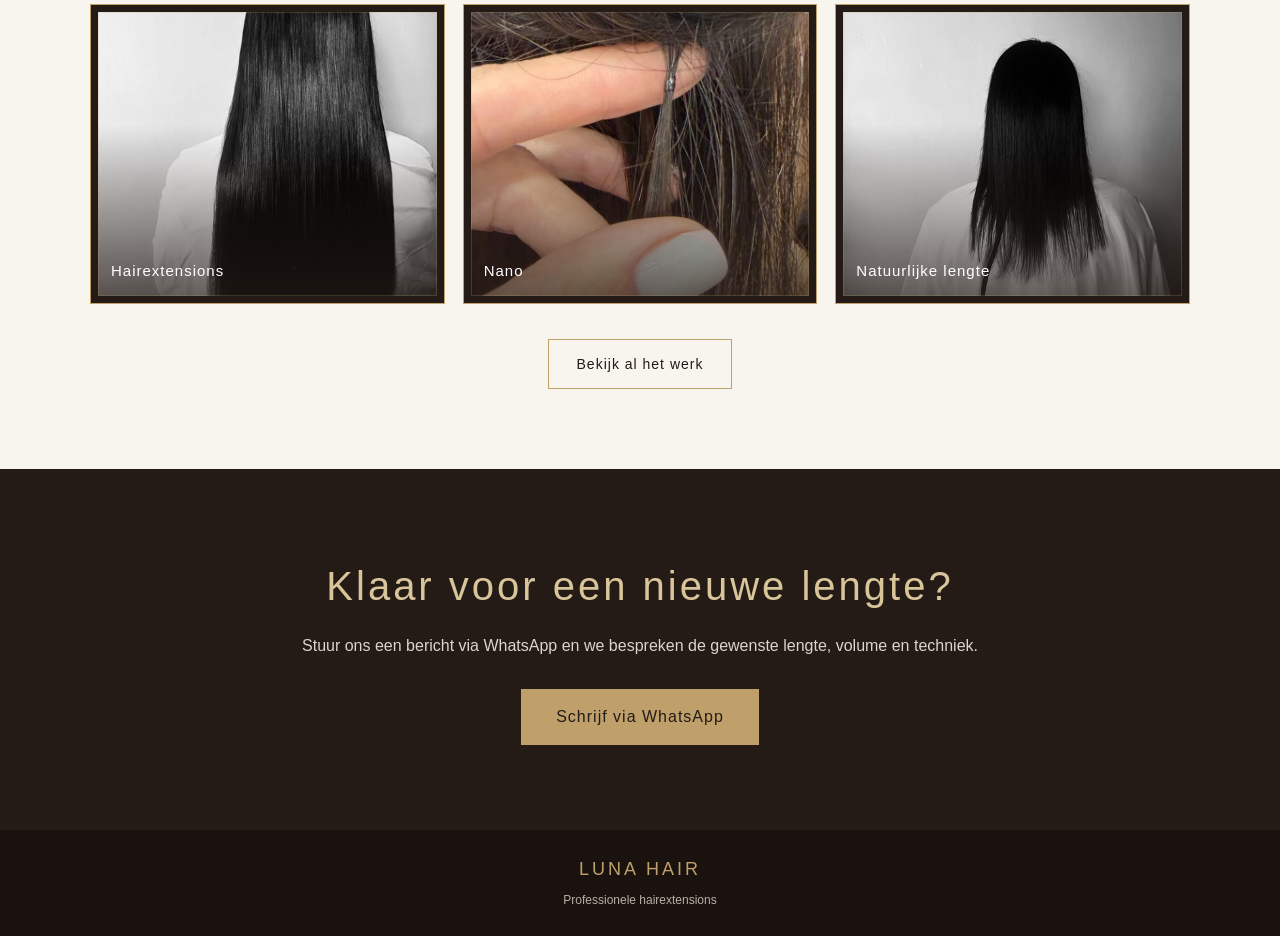
==== commit 08dcca55: "Shift homepage hero slider photos to the right" ====
--- a/index.html
+++ b/index.html
@@ -167,14 +167,15 @@
             width: 100%;
             height: 100%;
             object-fit: contain;
-            object-position: 65% center;
-            transform: scale(1);
+            object-position: 76% center;
+            transform: scale(1.12);
             transition: opacity 1s ease;
             background: var(--brown);
         }
 
         .slide.active img {
-            transform: scale(1);
+            transform: scale(1.12);
+            transform-origin: center right;
         }
 
         .hero::after {
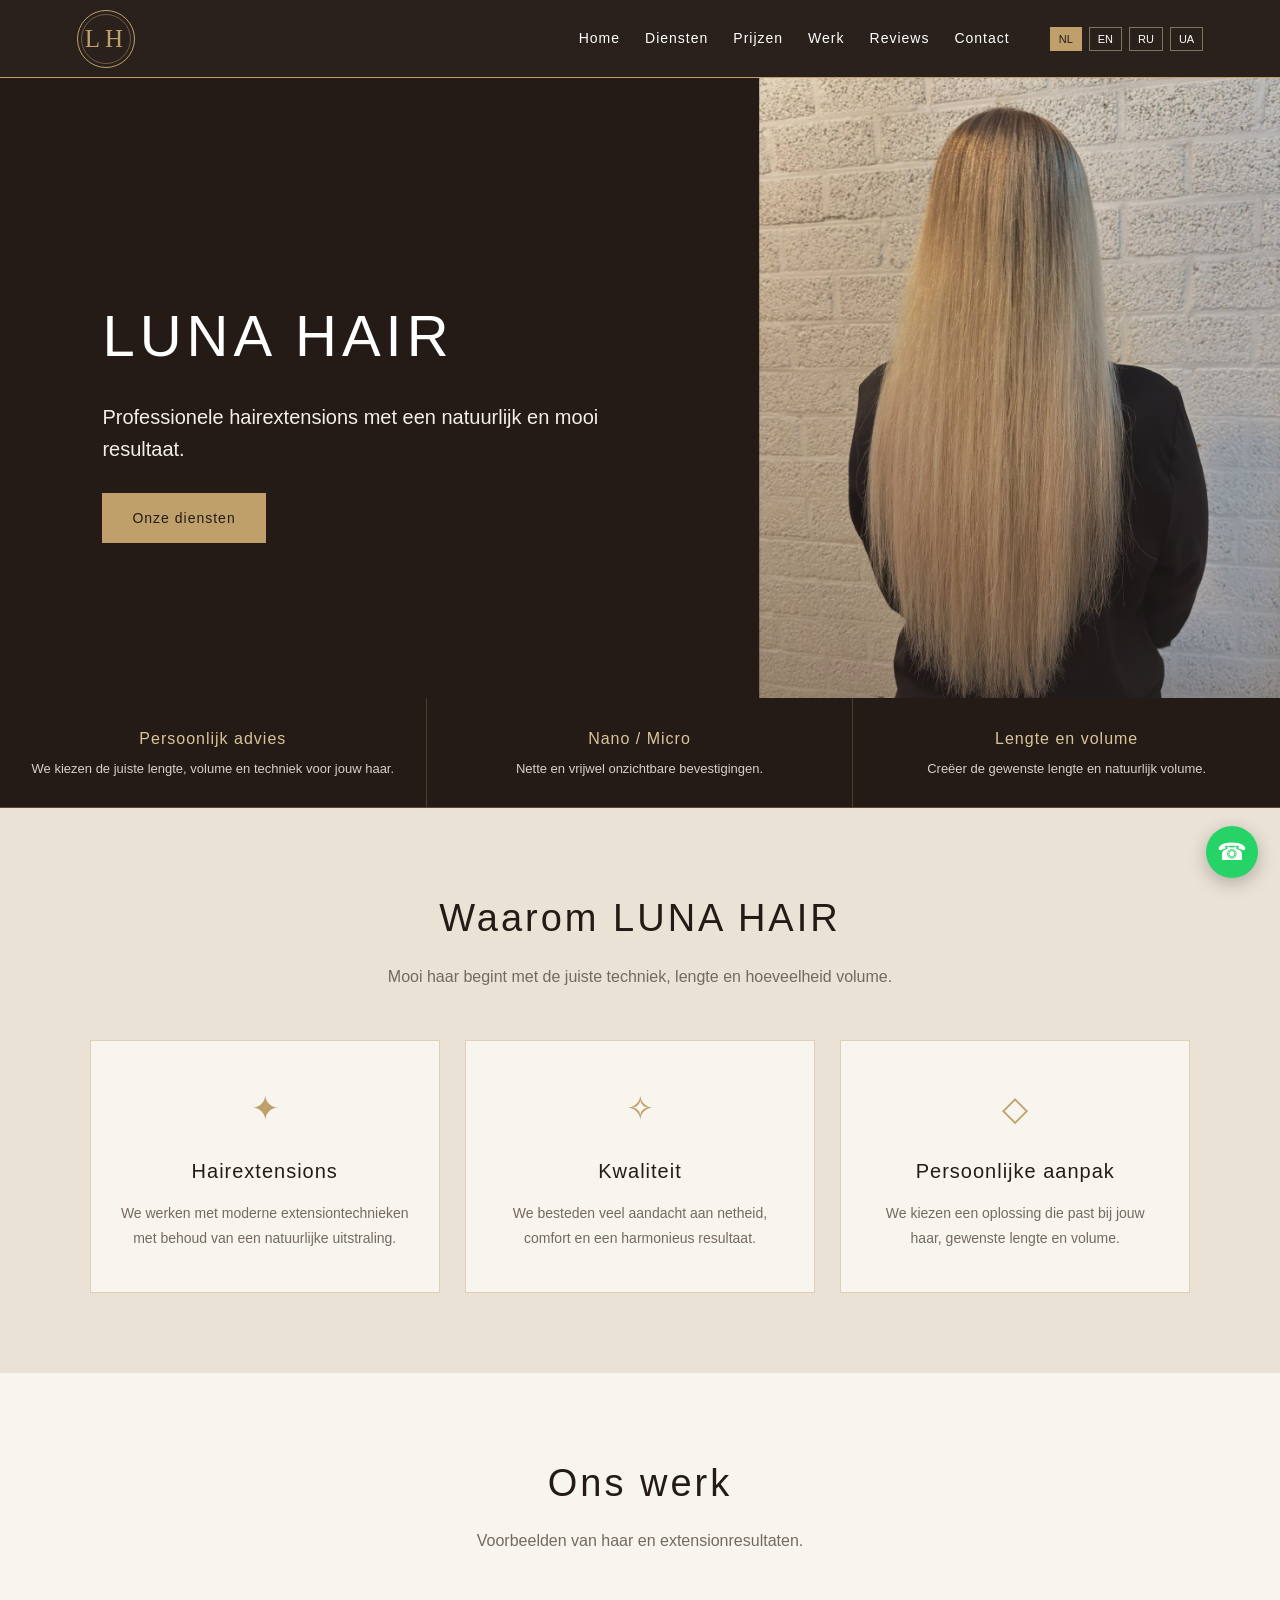
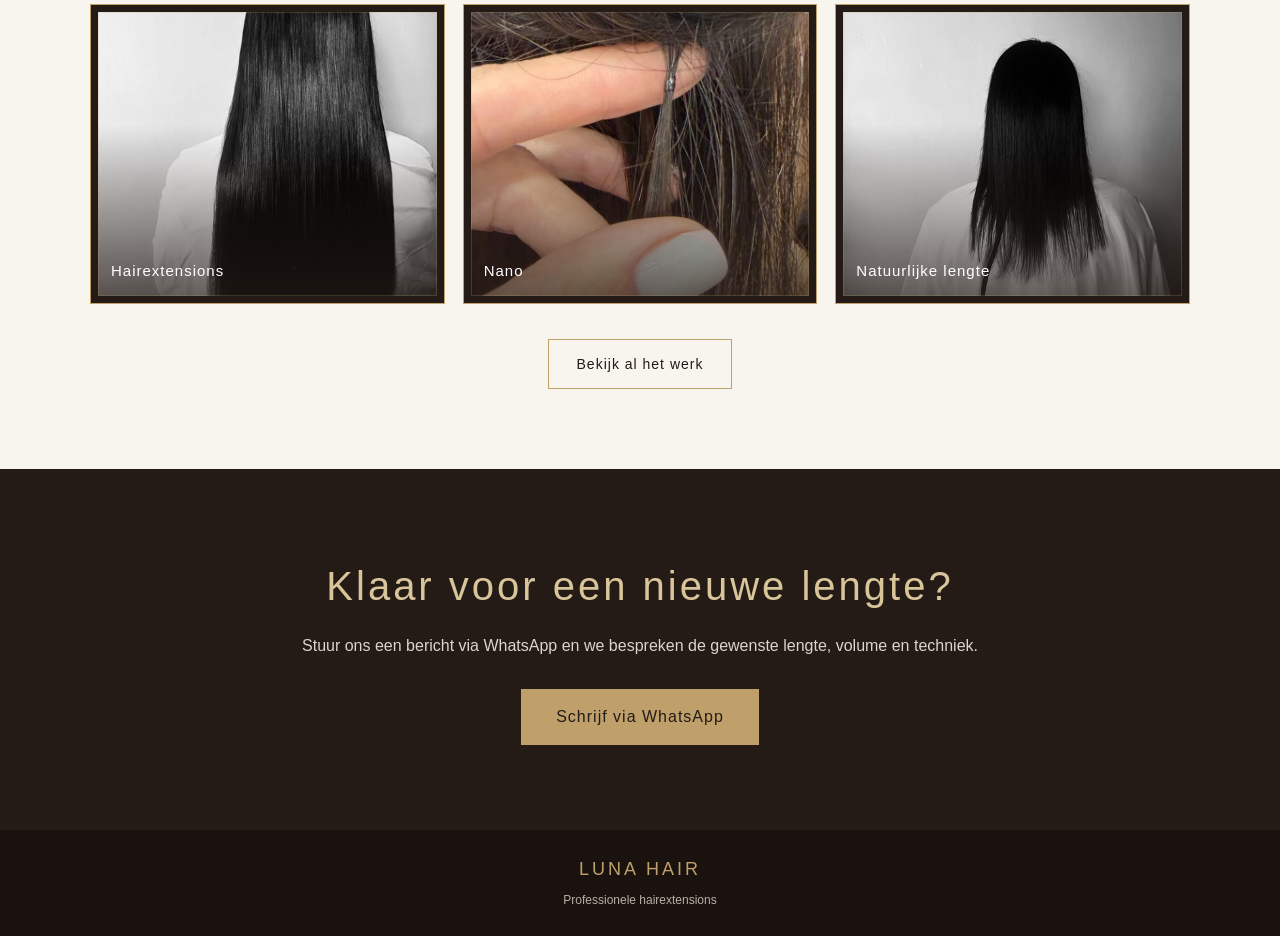
==== commit 724c5daa: "Position homepage hero photos on the right with text left" ====
--- a/index.html
+++ b/index.html
@@ -167,7 +167,7 @@
             width: 100%;
             height: 100%;
             object-fit: contain;
-            object-position: 76% center;
+            object-position: right center;
             transform: scale(1.12);
             transition: opacity 1s ease;
             background: var(--brown);
@@ -567,8 +567,8 @@
                 width: 100%;
                 height: 100%;
                 object-fit: contain;
-                object-position: center center;
-                transform: scale(1);
+                object-position: right center;
+                transform: scale(1.08);
             }
 
             .slide.active img {
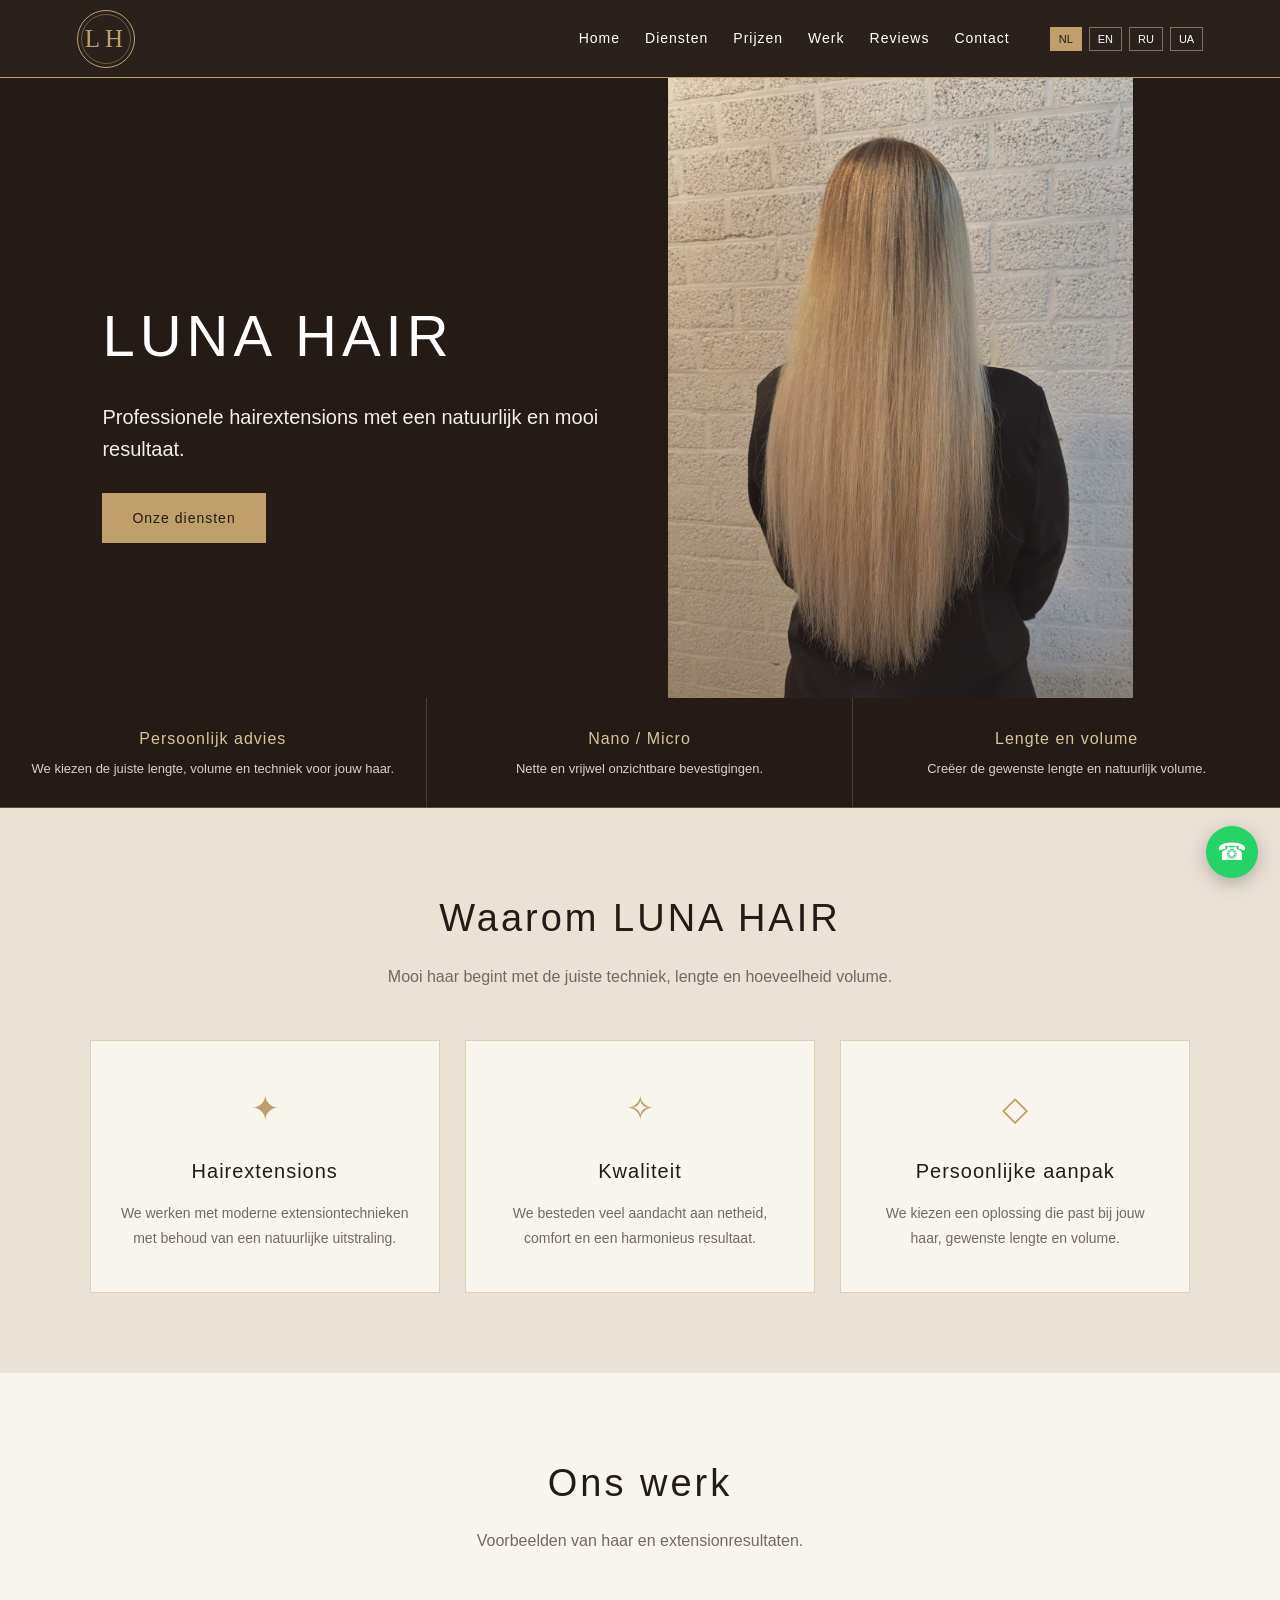
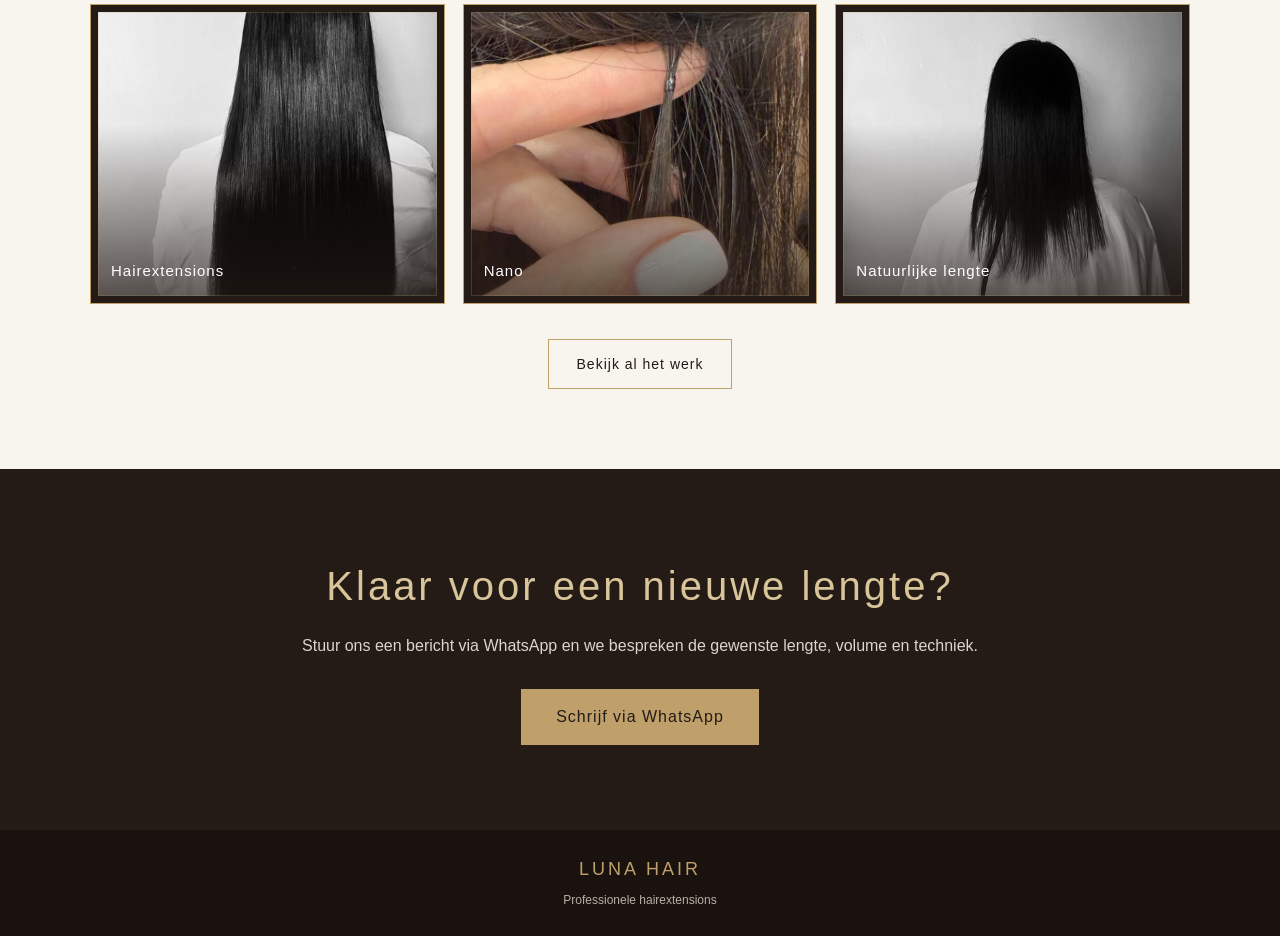
==== commit c277e5ca: "Restore natural homepage hero photo framing" ====
--- a/index.html
+++ b/index.html
@@ -167,15 +167,14 @@
             width: 100%;
             height: 100%;
             object-fit: contain;
-            object-position: right center;
-            transform: scale(1.12);
+            object-position: 82% center;
+            transform: scale(1);
             transition: opacity 1s ease;
             background: var(--brown);
         }
 
         .slide.active img {
-            transform: scale(1.12);
-            transform-origin: center right;
+            transform: scale(1);
         }
 
         .hero::after {
@@ -567,8 +566,8 @@
                 width: 100%;
                 height: 100%;
                 object-fit: contain;
-                object-position: right center;
-                transform: scale(1.08);
+                object-position: 82% center;
+                transform: scale(1);
             }
 
             .slide.active img {
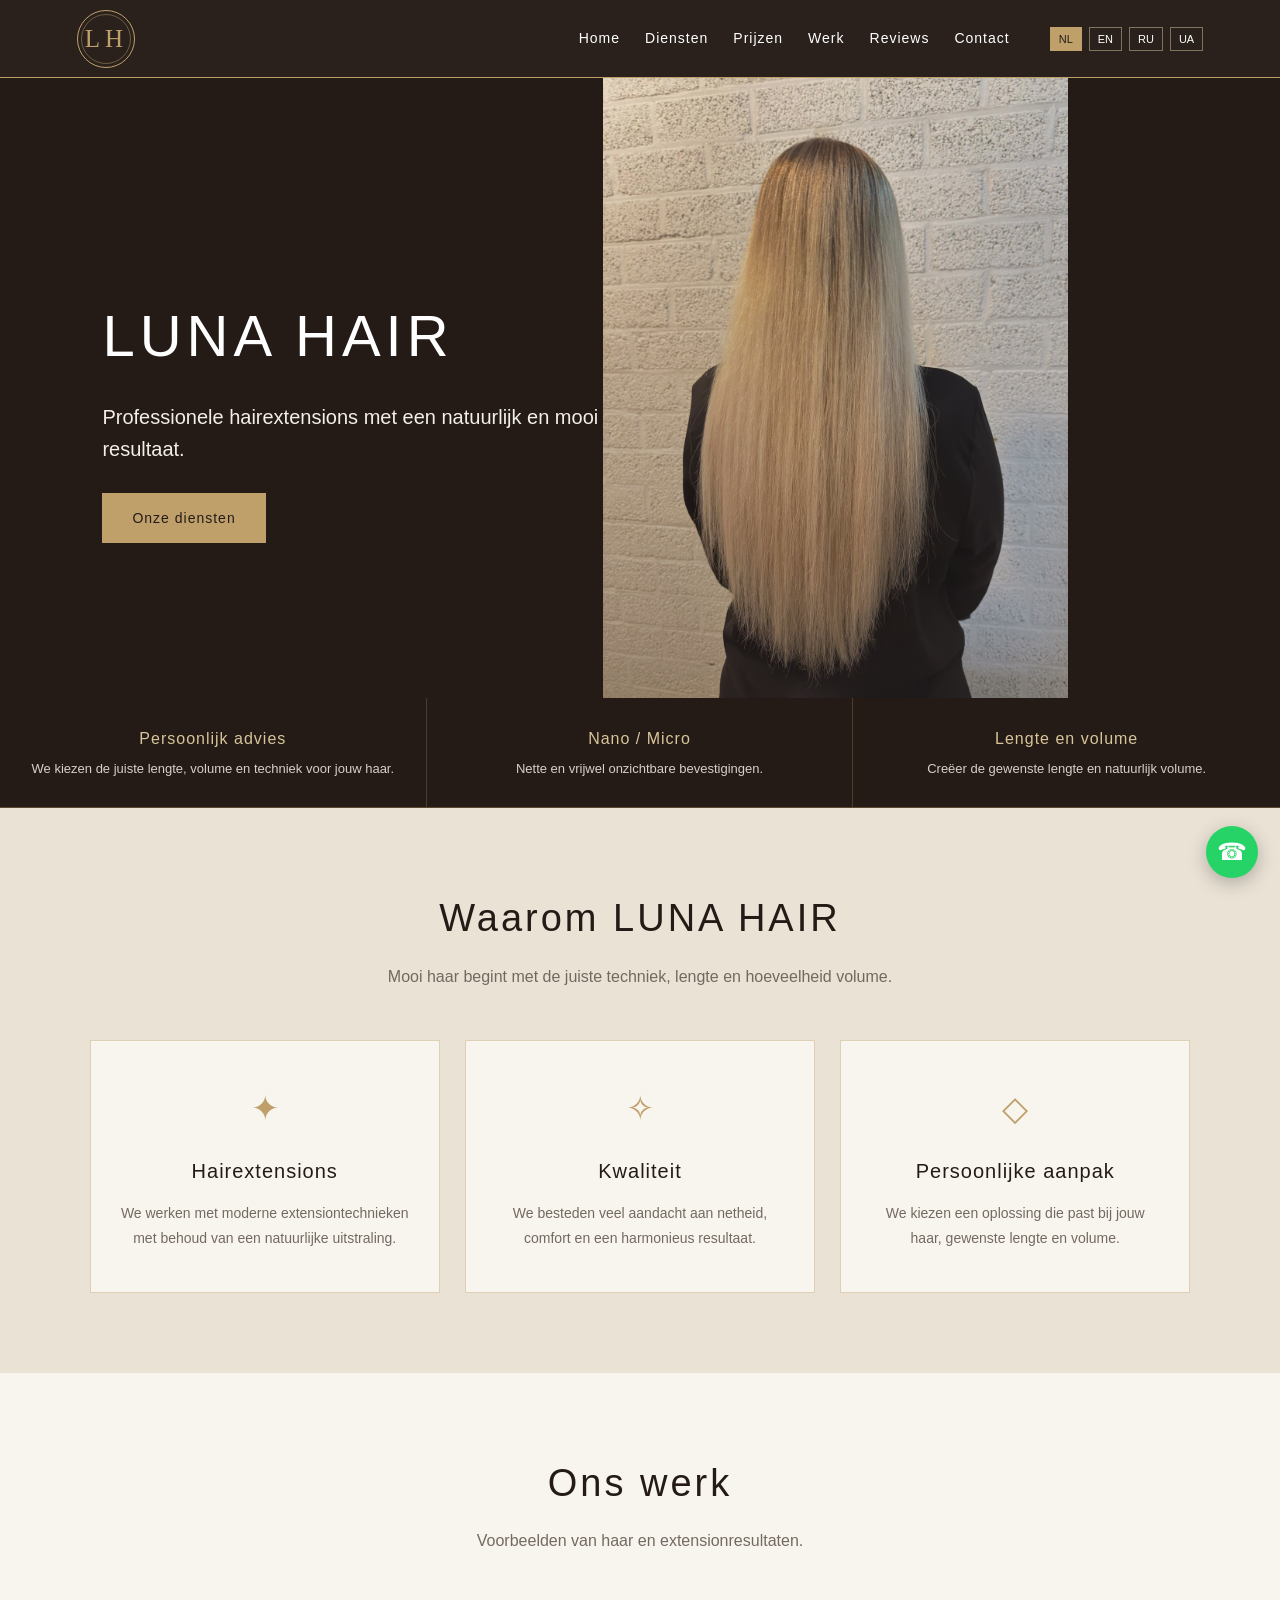
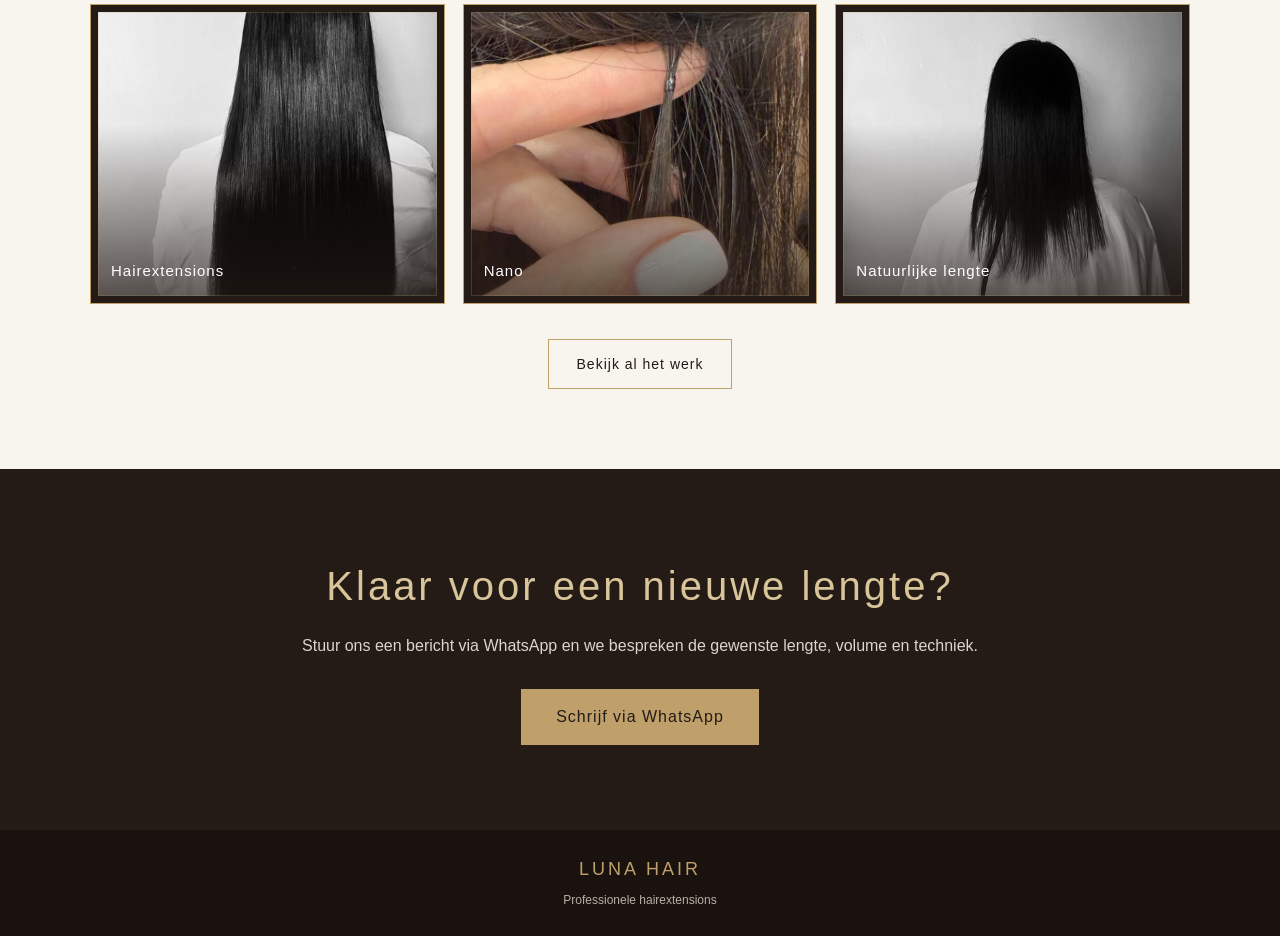
==== commit 802a72c9: "Fine-tune homepage hero photo position" ====
--- a/index.html
+++ b/index.html
@@ -167,7 +167,7 @@
             width: 100%;
             height: 100%;
             object-fit: contain;
-            object-position: 82% center;
+            object-position: 74% center;
             transform: scale(1);
             transition: opacity 1s ease;
             background: var(--brown);
